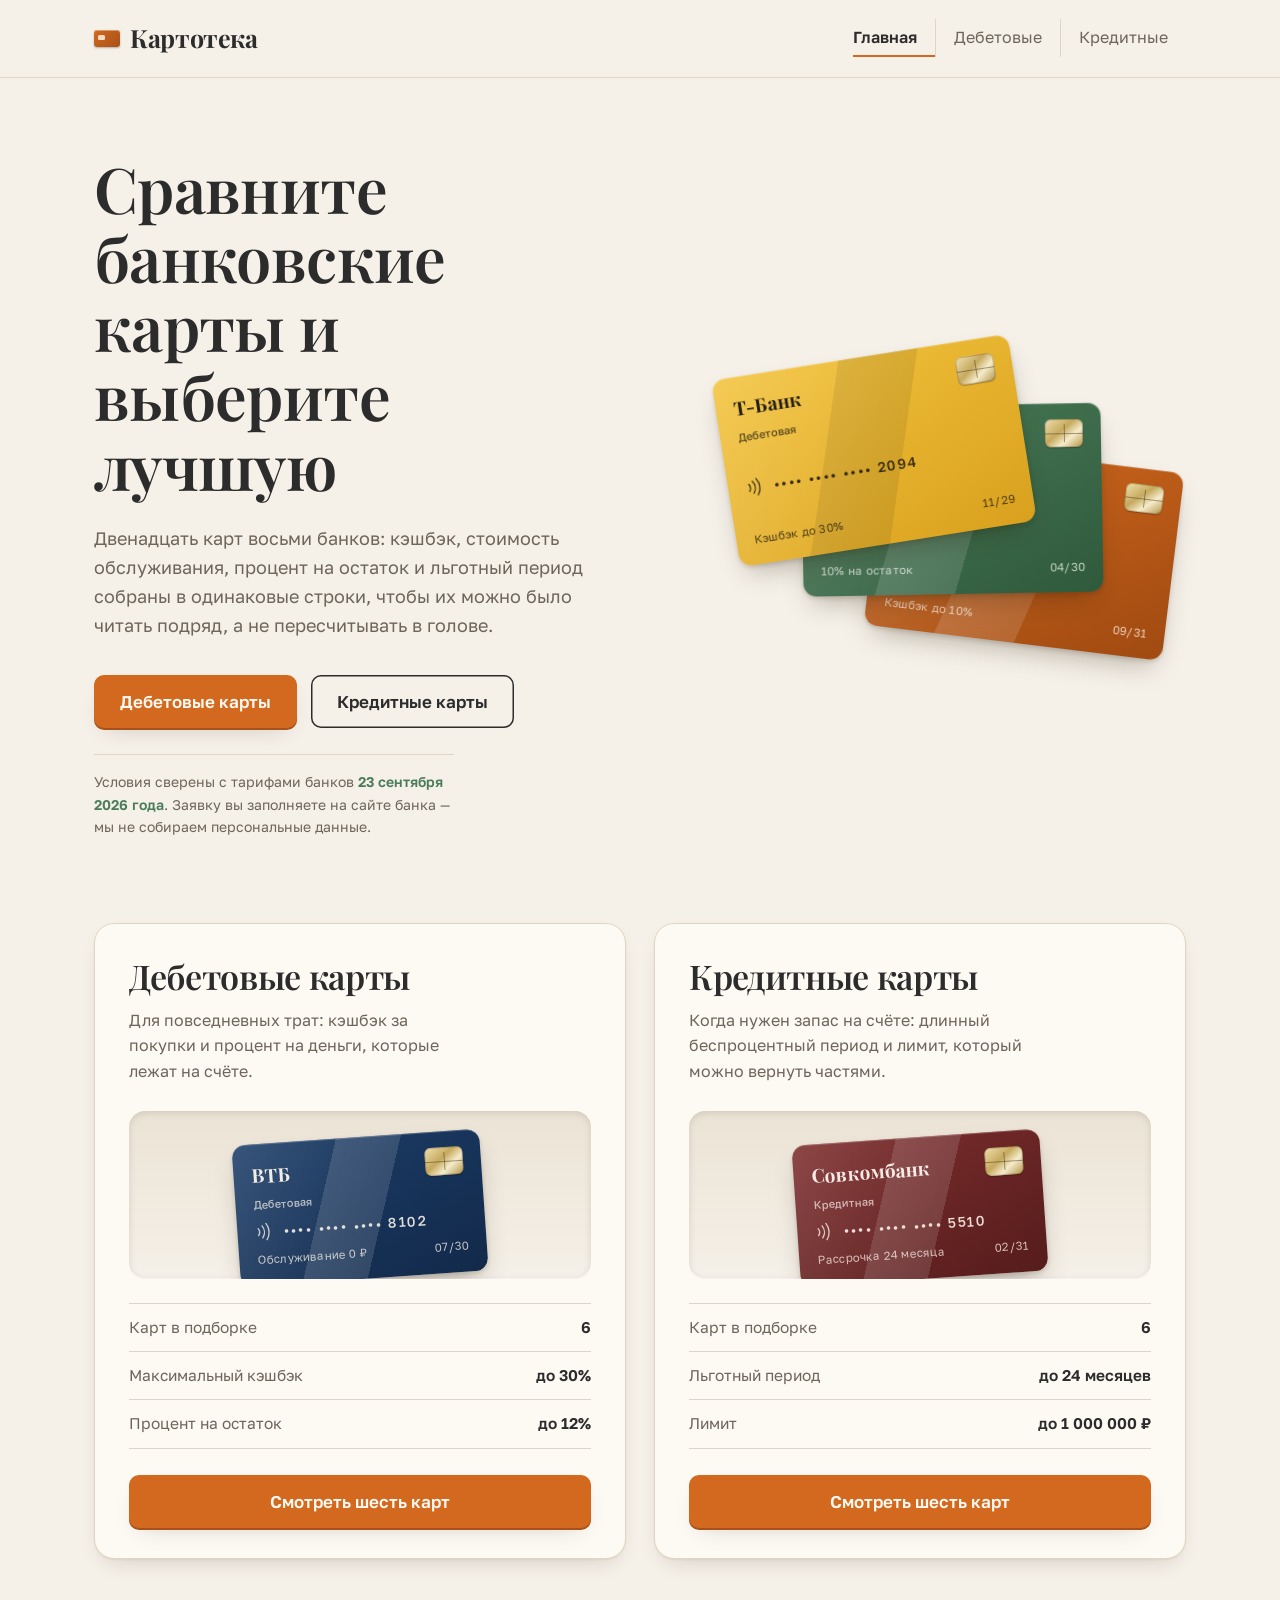
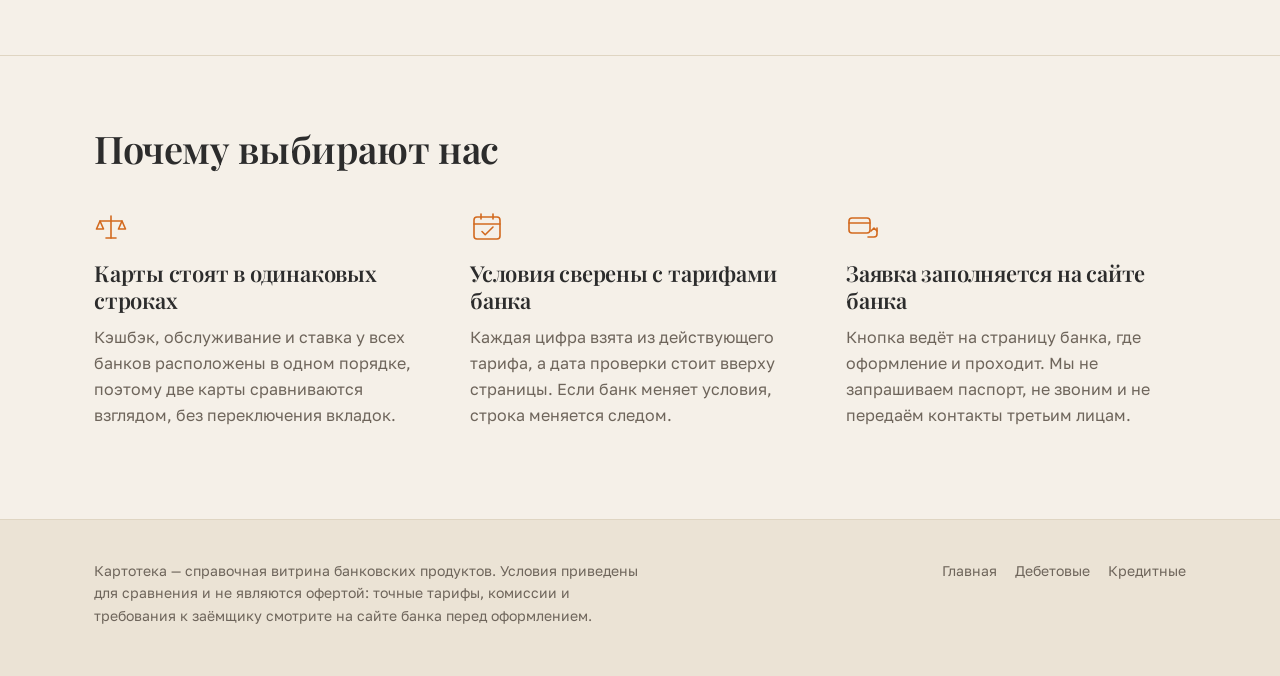
==== index.html @ 3ec79608 "Initial commit: cartsite static pages Co-Authored-By: Claude Sonnet 4.6 <noreply@anthropic.com>" ====
<!DOCTYPE html>
<html lang="ru">
<head>
<meta charset="utf-8">
<meta name="viewport" content="width=device-width, initial-scale=1">
<title>Картотека — сравнение банковских карт</title>
<meta name="description" content="Кэшбэк, обслуживание, процент на остаток и льготный период по дебетовым и кредитным картам восьми банков — в одной таблице.">
<link rel="preconnect" href="https://fonts.googleapis.com">
<link rel="preconnect" href="https://fonts.gstatic.com" crossorigin>
<link href="https://fonts.googleapis.com/css2?family=Golos+Text:wght@400;500;600;700&family=Playfair+Display:wght@500;600;700&display=swap" rel="stylesheet">
<link rel="stylesheet" href="style.css?v=2">
</head>
<body>

<header class="site-head">
  <div class="wrap site-head__inner">
    <a class="logo" href="index.html"><span class="logo__slab"></span>Картотека</a>
    <nav class="nav">
      <a href="index.html" aria-current="page">Главная</a>
      <a href="debit.html">Дебетовые</a>
      <a href="credit.html">Кредитные</a>
    </nav>
  </div>
</header>

<main>

  <section class="wrap hero">
    <div>
      <h1 class="hero__title">Сравните банковские карты и выберите лучшую</h1>
      <p class="hero__lead">Двенадцать карт восьми банков: кэшбэк, стоимость обслуживания, процент на остаток и льготный период собраны в одинаковые строки, чтобы их можно было читать подряд, а не пересчитывать в голове.</p>
      <div class="hero__actions">
        <a class="btn btn--solid" href="debit.html">Дебетовые карты</a>
        <a class="btn btn--line" href="credit.html">Кредитные карты</a>
      </div>
      <p class="hero__note">Условия сверены с тарифами банков <b>23 сентября 2026 года</b>. Заявку вы заполняете на сайте банка — мы не собираем персональные данные.</p>
    </div>

    <div class="stack" aria-hidden="true">
      <div class="bankcard face-psb stack__3">
        <div class="bankcard__top">
          <div>
            <div class="bankcard__brand">ПСБ</div>
            <div class="bankcard__kind">Дебетовая</div>
          </div>
          <span class="bankcard__chip"></span>
        </div>
        <div class="bankcard__mid">
          <svg class="bankcard__wave" width="16" height="18" viewBox="0 0 16 18" fill="none" stroke="currentColor" stroke-width="1.4" stroke-linecap="round">
            <path d="M3 5.5a6 6 0 0 1 0 7"/><path d="M7 3a10 10 0 0 1 0 12"/><path d="M11 .8a14 14 0 0 1 0 16.4"/>
          </svg>
          <span class="bankcard__digits">•••• •••• •••• 4180</span>
        </div>
        <div class="bankcard__foot"><span>Кэшбэк до 10%</span><span>09/31</span></div>
      </div>

      <div class="bankcard face-otp stack__2">
        <div class="bankcard__top">
          <div>
            <div class="bankcard__brand">ОТП Банк</div>
            <div class="bankcard__kind">Дебетовая</div>
          </div>
          <span class="bankcard__chip"></span>
        </div>
        <div class="bankcard__mid">
          <svg class="bankcard__wave" width="16" height="18" viewBox="0 0 16 18" fill="none" stroke="currentColor" stroke-width="1.4" stroke-linecap="round">
            <path d="M3 5.5a6 6 0 0 1 0 7"/><path d="M7 3a10 10 0 0 1 0 12"/><path d="M11 .8a14 14 0 0 1 0 16.4"/>
          </svg>
          <span class="bankcard__digits">•••• •••• •••• 7326</span>
        </div>
        <div class="bankcard__foot"><span>10% на остаток</span><span>04/30</span></div>
      </div>

      <div class="bankcard face-tbank stack__1">
        <div class="bankcard__top">
          <div>
            <div class="bankcard__brand">Т-Банк</div>
            <div class="bankcard__kind">Дебетовая</div>
          </div>
          <span class="bankcard__chip"></span>
        </div>
        <div class="bankcard__mid">
          <svg class="bankcard__wave" width="16" height="18" viewBox="0 0 16 18" fill="none" stroke="currentColor" stroke-width="1.4" stroke-linecap="round">
            <path d="M3 5.5a6 6 0 0 1 0 7"/><path d="M7 3a10 10 0 0 1 0 12"/><path d="M11 .8a14 14 0 0 1 0 16.4"/>
          </svg>
          <span class="bankcard__digits">•••• •••• •••• 2094</span>
        </div>
        <div class="bankcard__foot"><span>Кэшбэк до 30%</span><span>11/29</span></div>
      </div>
    </div>
  </section>

  <section class="wrap pair">

    <article class="pick">
      <h2 class="pick__title">Дебетовые карты</h2>
      <p class="pick__lead">Для повседневных трат: кэшбэк за покупки и процент на деньги, которые лежат на счёте.</p>

      <div class="pick__tray" aria-hidden="true">
        <div class="bankcard face-vtb">
          <div class="bankcard__top">
            <div>
              <div class="bankcard__brand">ВТБ</div>
              <div class="bankcard__kind">Дебетовая</div>
            </div>
            <span class="bankcard__chip"></span>
          </div>
          <div class="bankcard__mid">
            <svg class="bankcard__wave" width="16" height="18" viewBox="0 0 16 18" fill="none" stroke="currentColor" stroke-width="1.4" stroke-linecap="round">
              <path d="M3 5.5a6 6 0 0 1 0 7"/><path d="M7 3a10 10 0 0 1 0 12"/><path d="M11 .8a14 14 0 0 1 0 16.4"/>
            </svg>
            <span class="bankcard__digits">•••• •••• •••• 8102</span>
          </div>
          <div class="bankcard__foot"><span>Обслуживание 0 ₽</span><span>07/30</span></div>
        </div>
      </div>

      <ul class="pick__facts">
        <li>Карт в подборке <b>6</b></li>
        <li>Максимальный кэшбэк <b>до 30%</b></li>
        <li>Процент на остаток <b>до 12%</b></li>
      </ul>

      <a class="btn btn--solid btn--wide" href="debit.html">Смотреть шесть карт</a>
    </article>

    <article class="pick">
      <h2 class="pick__title">Кредитные карты</h2>
      <p class="pick__lead">Когда нужен запас на счёте: длинный беспроцентный период и лимит, который можно вернуть частями.</p>

      <div class="pick__tray" aria-hidden="true">
        <div class="bankcard face-sovcom">
          <div class="bankcard__top">
            <div>
              <div class="bankcard__brand">Совкомбанк</div>
              <div class="bankcard__kind">Кредитная</div>
            </div>
            <span class="bankcard__chip"></span>
          </div>
          <div class="bankcard__mid">
            <svg class="bankcard__wave" width="16" height="18" viewBox="0 0 16 18" fill="none" stroke="currentColor" stroke-width="1.4" stroke-linecap="round">
              <path d="M3 5.5a6 6 0 0 1 0 7"/><path d="M7 3a10 10 0 0 1 0 12"/><path d="M11 .8a14 14 0 0 1 0 16.4"/>
            </svg>
            <span class="bankcard__digits">•••• •••• •••• 5510</span>
          </div>
          <div class="bankcard__foot"><span>Рассрочка 24 месяца</span><span>02/31</span></div>
        </div>
      </div>

      <ul class="pick__facts">
        <li>Карт в подборке <b>6</b></li>
        <li>Льготный период <b>до 24 месяцев</b></li>
        <li>Лимит <b>до 1 000 000 ₽</b></li>
      </ul>

      <a class="btn btn--solid btn--wide" href="credit.html">Смотреть шесть карт</a>
    </article>

  </section>

  <section class="why">
    <div class="wrap">
      <h2 class="why__title">Почему выбирают нас</h2>

      <div class="why__grid">

        <div class="why__item">
          <svg class="why__mark" width="34" height="34" viewBox="0 0 34 34" fill="none" stroke="currentColor" stroke-width="1.6" stroke-linecap="round" stroke-linejoin="round" aria-hidden="true">
            <path d="M17 6v22"/><path d="M6 11h22"/>
            <path d="M6 11 2.5 19h7z"/><path d="M28 11l-3.5 8h7z"/>
            <path d="M12 28h10"/>
          </svg>
          <h3>Карты стоят в одинаковых строках</h3>
          <p>Кэшбэк, обслуживание и ставка у всех банков расположены в одном порядке, поэтому две карты сравниваются взглядом, без переключения вкладок.</p>
        </div>

        <div class="why__item">
          <svg class="why__mark" width="34" height="34" viewBox="0 0 34 34" fill="none" stroke="currentColor" stroke-width="1.6" stroke-linecap="round" stroke-linejoin="round" aria-hidden="true">
            <rect x="4" y="7" width="26" height="22" rx="3"/>
            <path d="M4 14h26"/><path d="M11 4v5"/><path d="M23 4v5"/>
            <path d="M12 21.5l3.2 3.2L23 17"/>
          </svg>
          <h3>Условия сверены с тарифами банка</h3>
          <p>Каждая цифра взята из действующего тарифа, а дата проверки стоит вверху страницы. Если банк меняет условия, строка меняется следом.</p>
        </div>

        <div class="why__item">
          <svg class="why__mark" width="34" height="34" viewBox="0 0 34 34" fill="none" stroke="currentColor" stroke-width="1.6" stroke-linecap="round" stroke-linejoin="round" aria-hidden="true">
            <rect x="3" y="8" width="21" height="15" rx="3"/>
            <path d="M3 13h21"/>
            <path d="M22 27h6a3 3 0 0 0 3-3v-6"/>
            <path d="M28 21l3-3 3 3" transform="translate(-3 0)"/>
          </svg>
          <h3>Заявка заполняется на сайте банка</h3>
          <p>Кнопка ведёт на страницу банка, где оформление и проходит. Мы не запрашиваем паспорт, не звоним и не передаём контакты третьим лицам.</p>
        </div>

      </div>
    </div>
  </section>

</main>

<footer class="site-foot">
  <div class="wrap site-foot__inner">
    <p>Картотека — справочная витрина банковских продуктов. Условия приведены для сравнения и не являются офертой: точные тарифы, комиссии и требования к заёмщику смотрите на сайте банка перед оформлением.</p>
    <nav>
      <a href="index.html">Главная</a>
      <a href="debit.html">Дебетовые</a>
      <a href="credit.html">Кредитные</a>
    </nav>
  </div>
</footer>

</body>
</html>
---- style.css ----
/* Картотека — витрина банковских карт
   Палитра: тёплый песок, тёмно-коричневый, терракота, приглушённый мох */

:root {
  --sand:        #F5F0E8;
  --sand-deep:   #EBE3D5;
  --sand-line:   #DFD5C2;
  --paper:       #FDFAF4;
  --ink:         #2C2C2C;
  --ink-soft:    #6E655B;
  --terra:       #D2691E;
  --terra-deep:  #A9511A;
  --moss:        #4A7C59;

  --shadow-lift: 0 1px 2px rgba(44, 28, 12, .05),
                 0 10px 24px -12px rgba(44, 28, 12, .22);
  --shadow-card: 0 2px 4px rgba(44, 28, 12, .16),
                 0 14px 28px -10px rgba(44, 28, 12, .34);

  --radius:      14px;
}

*, *::before, *::after { box-sizing: border-box; }

html { -webkit-text-size-adjust: 100%; }

body {
  margin: 0;
  background: var(--sand);
  color: var(--ink);
  font-family: "Golos Text", "Segoe UI", system-ui, sans-serif;
  font-size: 17px;
  line-height: 1.62;
  font-feature-settings: "tnum" off;
}

h1, h2, h3 {
  font-family: "Playfair Display", Georgia, "Times New Roman", serif;
  font-weight: 600;
  color: var(--ink);
  margin: 0;
  letter-spacing: -0.01em;
  line-height: 1.1;
}

p { margin: 0; }

a { color: inherit; }

img, svg { display: block; max-width: 100%; }

:focus-visible {
  outline: 2px solid var(--moss);
  outline-offset: 3px;
  border-radius: 4px;
}

.wrap {
  width: 100%;
  max-width: 1140px;
  margin: 0 auto;
  padding: 0 24px;
}

/* ---------- Шапка ---------- */

.site-head {
  border-bottom: 1px solid var(--sand-line);
  background: rgba(245, 240, 232, .92);
  backdrop-filter: blur(6px);
  position: sticky;
  top: 0;
  z-index: 20;
}

.site-head__inner {
  display: flex;
  align-items: center;
  justify-content: space-between;
  gap: 24px;
  padding-block: 18px;
  flex-wrap: wrap;
}

.logo {
  font-family: "Playfair Display", Georgia, serif;
  font-size: 25px;
  font-weight: 700;
  letter-spacing: -0.015em;
  text-decoration: none;
  display: inline-flex;
  align-items: center;
  gap: 10px;
}

.logo__slab {
  width: 26px;
  height: 17px;
  border-radius: 3px;
  background: linear-gradient(135deg, var(--terra), var(--terra-deep));
  box-shadow: inset 0 1px 0 rgba(255, 255, 255, .35),
              0 1px 2px rgba(44, 28, 12, .3);
  position: relative;
}

.logo__slab::after {
  content: "";
  position: absolute;
  left: 4px;
  top: 5px;
  width: 7px;
  height: 5px;
  border-radius: 1.5px;
  background: rgba(255, 252, 244, .8);
}

.nav {
  display: flex;
  align-items: center;
  gap: 0;
  font-size: 16px;
}

.nav a {
  text-decoration: none;
  padding: 6px 18px;
  color: var(--ink-soft);
  border-left: 1px solid var(--sand-line);
  transition: color .18s ease;
}

.nav a:first-child { border-left: none; padding-left: 0; }
.nav a:hover { color: var(--terra); }

.nav a[aria-current="page"] {
  color: var(--ink);
  font-weight: 600;
  box-shadow: inset 0 -2px 0 var(--terra);
}

/* ---------- Кнопки ---------- */

.btn {
  display: inline-block;
  font: inherit;
  font-weight: 600;
  text-decoration: none;
  text-align: center;
  padding: 13px 26px;
  border-radius: 10px;
  border: none;
  cursor: pointer;
  transition: transform .12s ease, box-shadow .12s ease, background .18s ease;
}

.btn--solid {
  background: var(--terra);
  color: #FFF8F0;
  box-shadow: 0 2px 0 var(--terra-deep), var(--shadow-lift);
}

.btn--solid:hover { background: #C55F17; }

.btn--solid:active {
  transform: translateY(2px);
  box-shadow: 0 0 0 var(--terra-deep);
}

.btn--line {
  background: transparent;
  color: var(--ink);
  box-shadow: inset 0 0 0 1.5px var(--ink);
}

.btn--line:hover { box-shadow: inset 0 0 0 1.5px var(--terra); color: var(--terra); }
.btn--line:active { transform: translateY(1px); }

.btn--wide { width: 100%; }

/* ---------- Главный экран ---------- */

.hero {
  padding-block: 76px 84px;
  display: grid;
  grid-template-columns: minmax(0, 1.05fr) minmax(0, .95fr);
  gap: 56px;
  align-items: center;
}

.hero__title {
  font-size: clamp(38px, 5.4vw, 63px);
  max-width: 13ch;
}

.hero__lead {
  margin-top: 24px;
  max-width: 46ch;
  font-size: 18px;
  color: var(--ink-soft);
}

.hero__actions {
  margin-top: 34px;
  display: flex;
  gap: 14px;
  flex-wrap: wrap;
}

.hero__note {
  margin-top: 26px;
  font-size: 14px;
  color: var(--ink-soft);
  padding-top: 16px;
  border-top: 1px solid var(--sand-line);
  max-width: 40ch;
}

.hero__note b { color: var(--moss); font-weight: 600; }

/* стопка карт */

.stack {
  position: relative;
  height: 380px;
}

.stack .bankcard {
  position: absolute;
  width: 300px;
  left: 50%;
  top: 50%;
}

.stack__1 { transform: translate(-72%, -74%) rotate(-9deg); z-index: 3; }
.stack__2 { transform: translate(-46%, -48%) rotate(-1deg); z-index: 2; }
.stack__3 { transform: translate(-22%, -22%) rotate(7deg);  z-index: 1; }

@media (prefers-reduced-motion: no-preference) {
  .stack .bankcard { animation: settle .72s cubic-bezier(.2, .8, .25, 1) both; }
  .stack__3 { animation-delay: .04s; }
  .stack__2 { animation-delay: .14s; }
  .stack__1 { animation-delay: .24s; }
}

@keyframes settle {
  from { opacity: 0; translate: 0 26px; scale: .97; }
  to   { opacity: 1; translate: 0 0;    scale: 1; }
}

/* ---------- Два раздела ---------- */

.pair {
  display: grid;
  grid-template-columns: 1fr 1fr;
  gap: 28px;
  padding-bottom: 96px;
}

.pick {
  background: var(--paper);
  border: 1px solid var(--sand-line);
  border-radius: 20px;
  padding: 34px 34px 30px;
  box-shadow: var(--shadow-lift);
  display: flex;
  flex-direction: column;
}

.pick__title { font-size: 34px; }

.pick__lead {
  margin-top: 12px;
  color: var(--ink-soft);
  font-size: 16px;
  max-width: 34ch;
}

.pick__tray {
  margin: 26px 0 24px;
  border-radius: 16px;
  padding: 26px 0 0;
  height: 168px;
  overflow: hidden;
  background: linear-gradient(180deg, var(--sand-deep), var(--sand));
  box-shadow: inset 0 2px 7px rgba(44, 28, 12, .13),
              inset 0 -1px 0 rgba(255, 255, 255, .7);
  display: flex;
  justify-content: center;
}

.pick__tray .bankcard {
  width: 248px;
  transform: rotate(-4deg);
}

.pick__facts {
  list-style: none;
  margin: 0 0 26px;
  padding: 0;
  font-size: 15.5px;
}

.pick__facts li {
  display: flex;
  justify-content: space-between;
  gap: 16px;
  padding: 11px 0;
  border-top: 1px solid var(--sand-line);
  color: var(--ink-soft);
}

.pick__facts li:last-child { border-bottom: 1px solid var(--sand-line); }
.pick__facts b { color: var(--ink); font-weight: 600; white-space: nowrap; }

.pick .btn { margin-top: auto; }

/* ---------- Почему ---------- */

.why {
  border-top: 1px solid var(--sand-line);
  padding-block: 72px 90px;
}

.why__title { font-size: 38px; max-width: 18ch; }

.why__grid {
  margin-top: 40px;
  display: grid;
  grid-template-columns: repeat(3, 1fr);
  gap: 36px;
}

.why__item { max-width: 34ch; }

.why__mark { color: var(--terra); margin-bottom: 16px; }

.why__item h3 {
  font-size: 22px;
  margin-bottom: 10px;
  line-height: 1.25;
}

.why__item p { color: var(--ink-soft); font-size: 16px; }

/* ---------- Страницы со списком ---------- */

.page-head {
  padding-block: 64px 40px;
  display: grid;
  grid-template-columns: minmax(0, 1fr) auto;
  gap: 32px;
  align-items: end;
}

.page-head__title { font-size: clamp(34px, 4.6vw, 52px); max-width: 16ch; }

.page-head__lead {
  margin-top: 18px;
  color: var(--ink-soft);
  max-width: 52ch;
}

.page-head__stamp {
  font-size: 14px;
  color: var(--ink-soft);
  text-align: right;
  border-right: 2px solid var(--moss);
  padding-right: 14px;
  line-height: 1.45;
}

.offers {
  display: flex;
  flex-direction: column;
  gap: 24px;
  padding-bottom: 88px;
}

.offer {
  background: var(--paper);
  border: 1px solid var(--sand-line);
  border-radius: 20px;
  box-shadow: var(--shadow-lift);
  padding: 28px 32px 18px;
}

.offer__body {
  display: grid;
  grid-template-columns: 296px minmax(0, 1fr) 208px;
  gap: 36px;
  align-items: center;
}

.offer__tray {
  border-radius: 16px;
  padding: 22px 24px;
  background: linear-gradient(180deg, var(--sand-deep), #F1EBE0);
  box-shadow: inset 0 2px 7px rgba(44, 28, 12, .13),
              inset 0 -1px 0 rgba(255, 255, 255, .7);
}

.offer__tray .bankcard { width: 100%; }

.offer__bank {
  font-size: 30px;
  line-height: 1.15;
}

.offer__product {
  margin-top: 4px;
  color: var(--moss);
  font-weight: 600;
  font-size: 15px;
}

.offer__note {
  margin-top: 12px;
  color: var(--ink-soft);
  font-size: 15px;
  max-width: 46ch;
}

.params {
  margin-top: 22px;
  display: grid;
  grid-template-columns: repeat(3, minmax(0, 1fr));
  gap: 18px 0;
}

/* кредитные карты: четыре параметра ложатся в 2×2 */
.params--four { grid-template-columns: repeat(2, minmax(0, 1fr)); }
.params--four .param:nth-child(odd) { padding-left: 0; border-left: none; }

.param {
  padding: 0 20px;
  border-left: 1px solid var(--sand-line);
}

.param:first-child { padding-left: 0; border-left: none; }

.param__value {
  font-family: "Playfair Display", Georgia, serif;
  font-size: 26px;
  font-weight: 600;
  line-height: 1.15;
  display: block;
}

.param__value span { font-size: 16px; font-weight: 500; }

/* «до» перед цифрой — гротеском, чтобы не спорить с числом */
.param__value i {
  font-family: "Golos Text", "Segoe UI", system-ui, sans-serif;
  font-style: normal;
  font-size: 14px;
  font-weight: 500;
  color: var(--ink-soft);
  margin-right: 1px;
}

.param__label {
  display: block;
  margin-top: 4px;
  font-size: 13.5px;
  color: var(--ink-soft);
}

.offer__side { display: flex; flex-direction: column; gap: 10px; }

.offer__side small {
  font-size: 13px;
  color: var(--ink-soft);
  text-align: center;
  line-height: 1.4;
}

.offer__ad {
  margin-top: 18px;
  padding-top: 12px;
  border-top: 1px solid var(--sand-line);
  font-size: 12px;
  color: #948A7E;
}

/* ---------- Карта банка ---------- */

.bankcard {
  aspect-ratio: 1.585;
  border-radius: 13px;
  padding: 16px 18px;
  position: relative;
  overflow: hidden;
  isolation: isolate;
  color: var(--face-ink, #FFF);
  background: linear-gradient(152deg, var(--face-a) 0%, var(--face-b) 100%);
  box-shadow: var(--shadow-card), inset 0 1px 0 rgba(255, 255, 255, .22);
  display: flex;
  flex-direction: column;
  justify-content: space-between;
}

/* диагональная полоса */
.bankcard::before {
  content: "";
  position: absolute;
  inset: -20%;
  background: linear-gradient(107deg,
    transparent 40%,
    var(--face-band, rgba(255, 255, 255, .13)) 40%,
    var(--face-band, rgba(255, 255, 255, .13)) 56%,
    transparent 56%);
  z-index: -1;
}

/* блик */
.bankcard::after {
  content: "";
  position: absolute;
  left: -30%;
  top: -60%;
  width: 90%;
  height: 190%;
  background: linear-gradient(90deg, rgba(255, 255, 255, .16), rgba(255, 255, 255, 0));
  transform: rotate(18deg);
  z-index: -1;
}

.bankcard__top {
  display: flex;
  align-items: flex-start;
  justify-content: space-between;
  gap: 12px;
}

.bankcard__brand {
  font-family: "Playfair Display", Georgia, serif;
  font-size: 19px;
  font-weight: 700;
  letter-spacing: .01em;
}

.bankcard__kind {
  font-size: 11px;
  font-weight: 500;
  opacity: .72;
  margin-top: 5px;
}

.bankcard__chip {
  width: 38px;
  height: 28px;
  border-radius: 6px;
  background: linear-gradient(140deg, #F0E1B0, #C6A95E 42%, #F5ECCB 66%, #B29245);
  box-shadow: inset 0 0 0 1px rgba(0, 0, 0, .18), 0 1px 1px rgba(0, 0, 0, .25);
  position: relative;
  flex: none;
}

.bankcard__chip::before,
.bankcard__chip::after {
  content: "";
  position: absolute;
  background: rgba(60, 45, 15, .45);
}

.bankcard__chip::before {
  left: 0; right: 0; top: 50%; height: 1px;
}

.bankcard__chip::after {
  top: 5px; bottom: 5px; left: 50%; width: 1px;
}

.bankcard__mid {
  display: flex;
  align-items: center;
  gap: 12px;
}

.bankcard__wave { opacity: .8; }

.bankcard__digits {
  font-size: 14px;
  font-weight: 500;
  letter-spacing: .1em;
  opacity: .92;
}

.bankcard__foot {
  display: flex;
  align-items: flex-end;
  justify-content: space-between;
  font-size: 11.5px;
  opacity: .78;
  letter-spacing: .02em;
}

/* лица карт */
.face-vtb     { --face-a: #1D3E69; --face-b: #12294A; --face-ink: #F2EDE4; }
.face-tbank   { --face-a: #F3C43F; --face-b: #D9A11D; --face-ink: #241E10; --face-band: rgba(44, 34, 10, .10); }
.face-otp     { --face-a: #4A7C59; --face-b: #2F5A3C; --face-ink: #F1F6EF; }
.face-mts     { --face-a: #B33E34; --face-b: #8A2A22; --face-ink: #FCEEEA; }
.face-ozon    { --face-a: #24539F; --face-b: #16356D; --face-ink: #EAF0FB; }
.face-psb     { --face-a: #D2691E; --face-b: #A04A11; --face-ink: #FFF4E8; }
.face-sovcom  { --face-a: #7E2E2E; --face-b: #561C1C; --face-ink: #F7EAE5; }
.face-uralsib { --face-a: #2B6761; --face-b: #17443F; --face-ink: #E9F4F1; }

/* ---------- Подвал ---------- */

.site-foot {
  border-top: 1px solid var(--sand-line);
  background: var(--sand-deep);
  padding-block: 40px 48px;
  font-size: 14px;
  color: var(--ink-soft);
}

.site-foot__inner {
  display: flex;
  justify-content: space-between;
  gap: 28px;
  flex-wrap: wrap;
}

.site-foot p { max-width: 62ch; }

.site-foot nav { display: flex; gap: 18px; }
.site-foot a { text-decoration: none; }
.site-foot a:hover { color: var(--terra); }

/* ---------- Адаптив ---------- */

@media (max-width: 1000px) {
  .hero {
    grid-template-columns: 1fr;
    gap: 40px;
    padding-block: 52px 64px;
  }
  .stack { height: 320px; }
  .stack .bankcard { width: 258px; }
  .offer__body { grid-template-columns: 260px minmax(0, 1fr); }
  .offer__side { grid-column: 1 / -1; flex-direction: row; align-items: center; gap: 18px; }
  .offer__side .btn { flex: 0 0 240px; }
  .offer__side small { text-align: left; }
  .why__grid { grid-template-columns: 1fr 1fr; gap: 32px; }
}

@media (max-width: 760px) {
  body { font-size: 16px; }
  .pair { grid-template-columns: 1fr; padding-bottom: 64px; }
  .page-head { grid-template-columns: 1fr; gap: 22px; align-items: start; }
  .page-head__stamp {
    text-align: left;
    border-right: none;
    border-left: 2px solid var(--moss);
    padding-right: 0;
    padding-left: 14px;
  }
  .why__grid { grid-template-columns: 1fr; gap: 28px; }
  .offer { padding: 22px 20px 16px; }
  .offer__body { grid-template-columns: 1fr; gap: 24px; }
  .offer__tray { max-width: 340px; }
  .offer__side { flex-direction: column; align-items: stretch; }
  .offer__side .btn { flex: none; }
  .offer__side small { text-align: center; }
  .params,
  .params--four { grid-template-columns: 1fr 1fr; gap: 18px 0; }
  .param:nth-child(odd) { padding-left: 0; border-left: none; }
  .hero__actions .btn { flex: 1 1 200px; }
}

@media (max-width: 480px) {
  .wrap { padding: 0 18px; }
  .site-head__inner { padding-block: 14px; }
  .nav { font-size: 15px; }
  .nav a { padding: 6px 12px; }
  .stack { height: 260px; }
  .stack .bankcard { width: 214px; }
  .pick { padding: 26px 22px 24px; }
  .params,
  .params--four { grid-template-columns: 1fr; }
  .param { padding: 12px 0 0; border-left: none; border-top: 1px solid var(--sand-line); }
  .param:first-child { border-top: none; padding-top: 0; }
}

@media (prefers-reduced-motion: reduce) {
  * { animation: none !important; transition: none !important; }
}
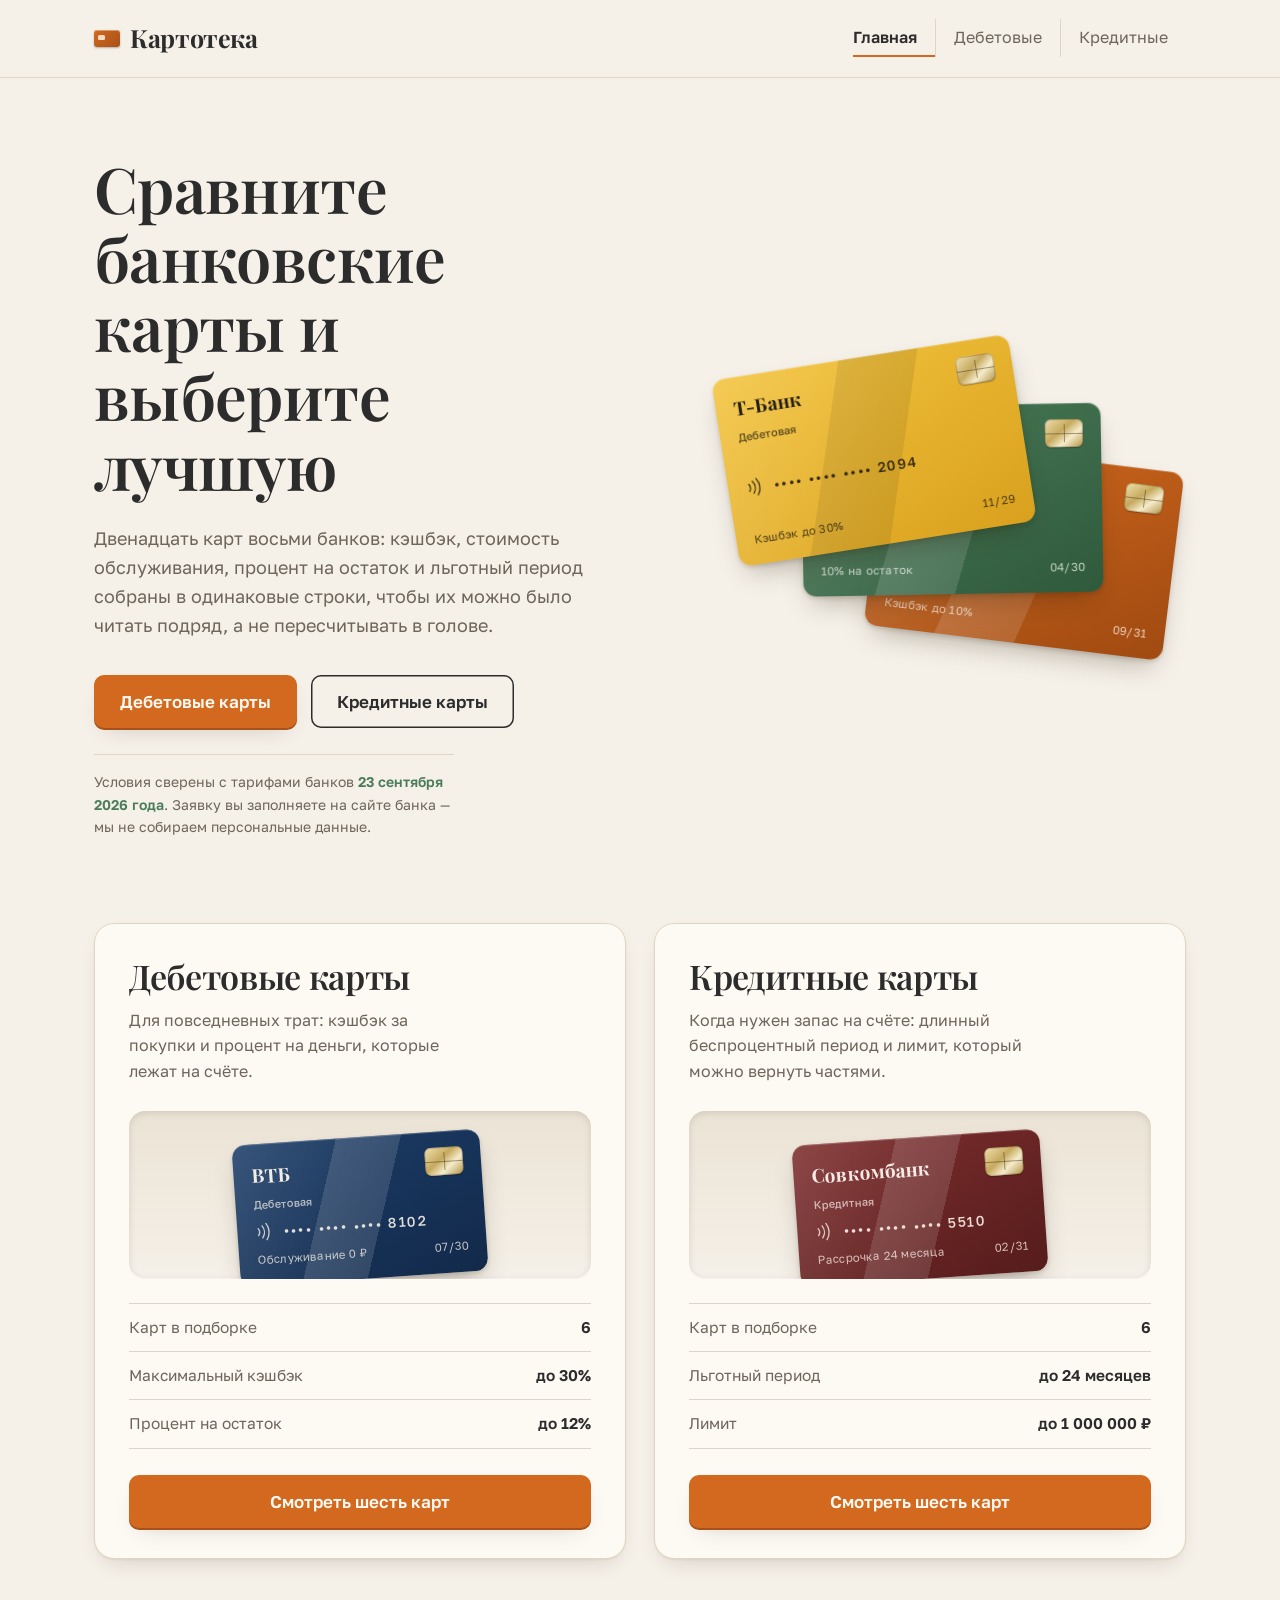
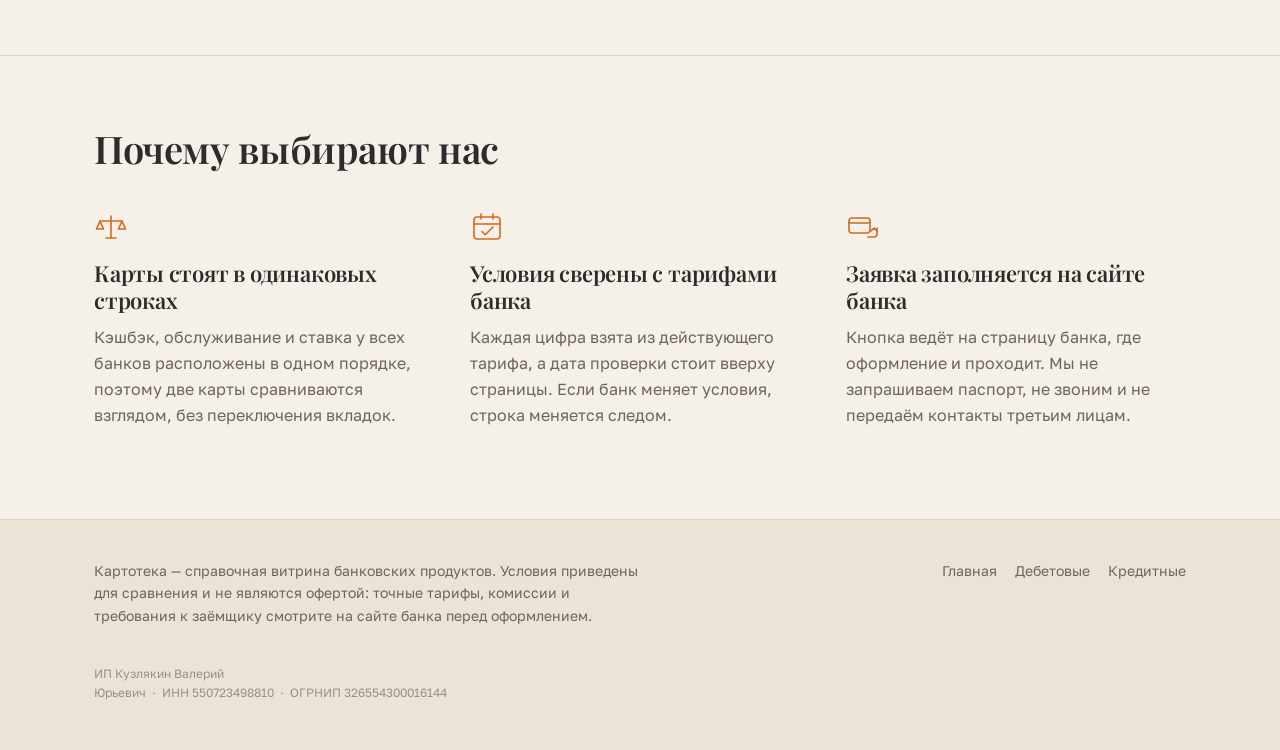
==== commit 15c07a9a: "Add IP legal info to footer (ОГРНИП 326554300016144) ИП Кузлякин Валерий Юрьевич, ИНН 550723498810, " ====
--- a/index.html
+++ b/index.html
@@ -5,10 +5,13 @@
 <meta name="viewport" content="width=device-width, initial-scale=1">
 <title>Картотека — сравнение банковских карт</title>
 <meta name="description" content="Кэшбэк, обслуживание, процент на остаток и льготный период по дебетовым и кредитным картам восьми банков — в одной таблице.">
+<!-- GitHub domain verification TXT record goes here -->
 <link rel="preconnect" href="https://fonts.googleapis.com">
 <link rel="preconnect" href="https://fonts.gstatic.com" crossorigin>
 <link href="https://fonts.googleapis.com/css2?family=Golos+Text:wght@400;500;600;700&family=Playfair+Display:wght@500;600;700&display=swap" rel="stylesheet">
 <link rel="stylesheet" href="style.css?v=2">
+<script type="text/javascript">(function(m,e,t,r,i,k,a){m[i]=m[i]||function(){(m[i].a=m[i].a||[]).push(arguments)};m[i].l=1*new Date();for(var j=0;j<document.scripts.length;j++){if(document.scripts[j].src===r){return;}}k=e.createElement(t),a=e.getElementsByTagName(t)[0],k.async=1,k.src=r,a.parentNode.insertBefore(k,a)})(window,document,"script","https://mc.yandex.ru/metrika/tag.js","ym");ym(113354492,"init",{clickmap:true,trackLinks:true,accurateTrackBounce:true});</script>
+<noscript><div><img src="https://mc.yandex.ru/watch/113354492" style="position:absolute;left:-9999px;" alt=""/></div></noscript>
 </head>
 <body>
 
@@ -209,6 +212,7 @@
       <a href="debit.html">Дебетовые</a>
       <a href="credit.html">Кредитные</a>
     </nav>
+    <p class="site-foot__legal">ИП Кузлякин Валерий Юрьевич&nbsp;&nbsp;·&nbsp;&nbsp;ИНН&nbsp;550723498810&nbsp;&nbsp;·&nbsp;&nbsp;ОГРНИП&nbsp;326554300016144</p>
   </div>
 </footer>
 
--- a/style.css
+++ b/style.css
@@ -481,6 +481,11 @@
   font-size: 12px;
   color: #948A7E;
 }
+.erid-placeholder {
+  font-size: 10px;
+  color: #999;
+  margin-left: 4px;
+}
 
 /* ---------- Карта банка ---------- */
 
@@ -627,6 +632,7 @@
 .site-foot nav { display: flex; gap: 18px; }
 .site-foot a { text-decoration: none; }
 .site-foot a:hover { color: var(--terra); }
+.site-foot__legal { width: 100%; font-size: 12px; opacity: .65; margin-top: 8px; }
 
 /* ---------- Адаптив ---------- */
 
@@ -686,3 +692,5 @@
 @media (prefers-reduced-motion: reduce) {
   * { animation: none !important; transition: none !important; }
 }
+
+#nl-badge-frame { display: none !important; }
